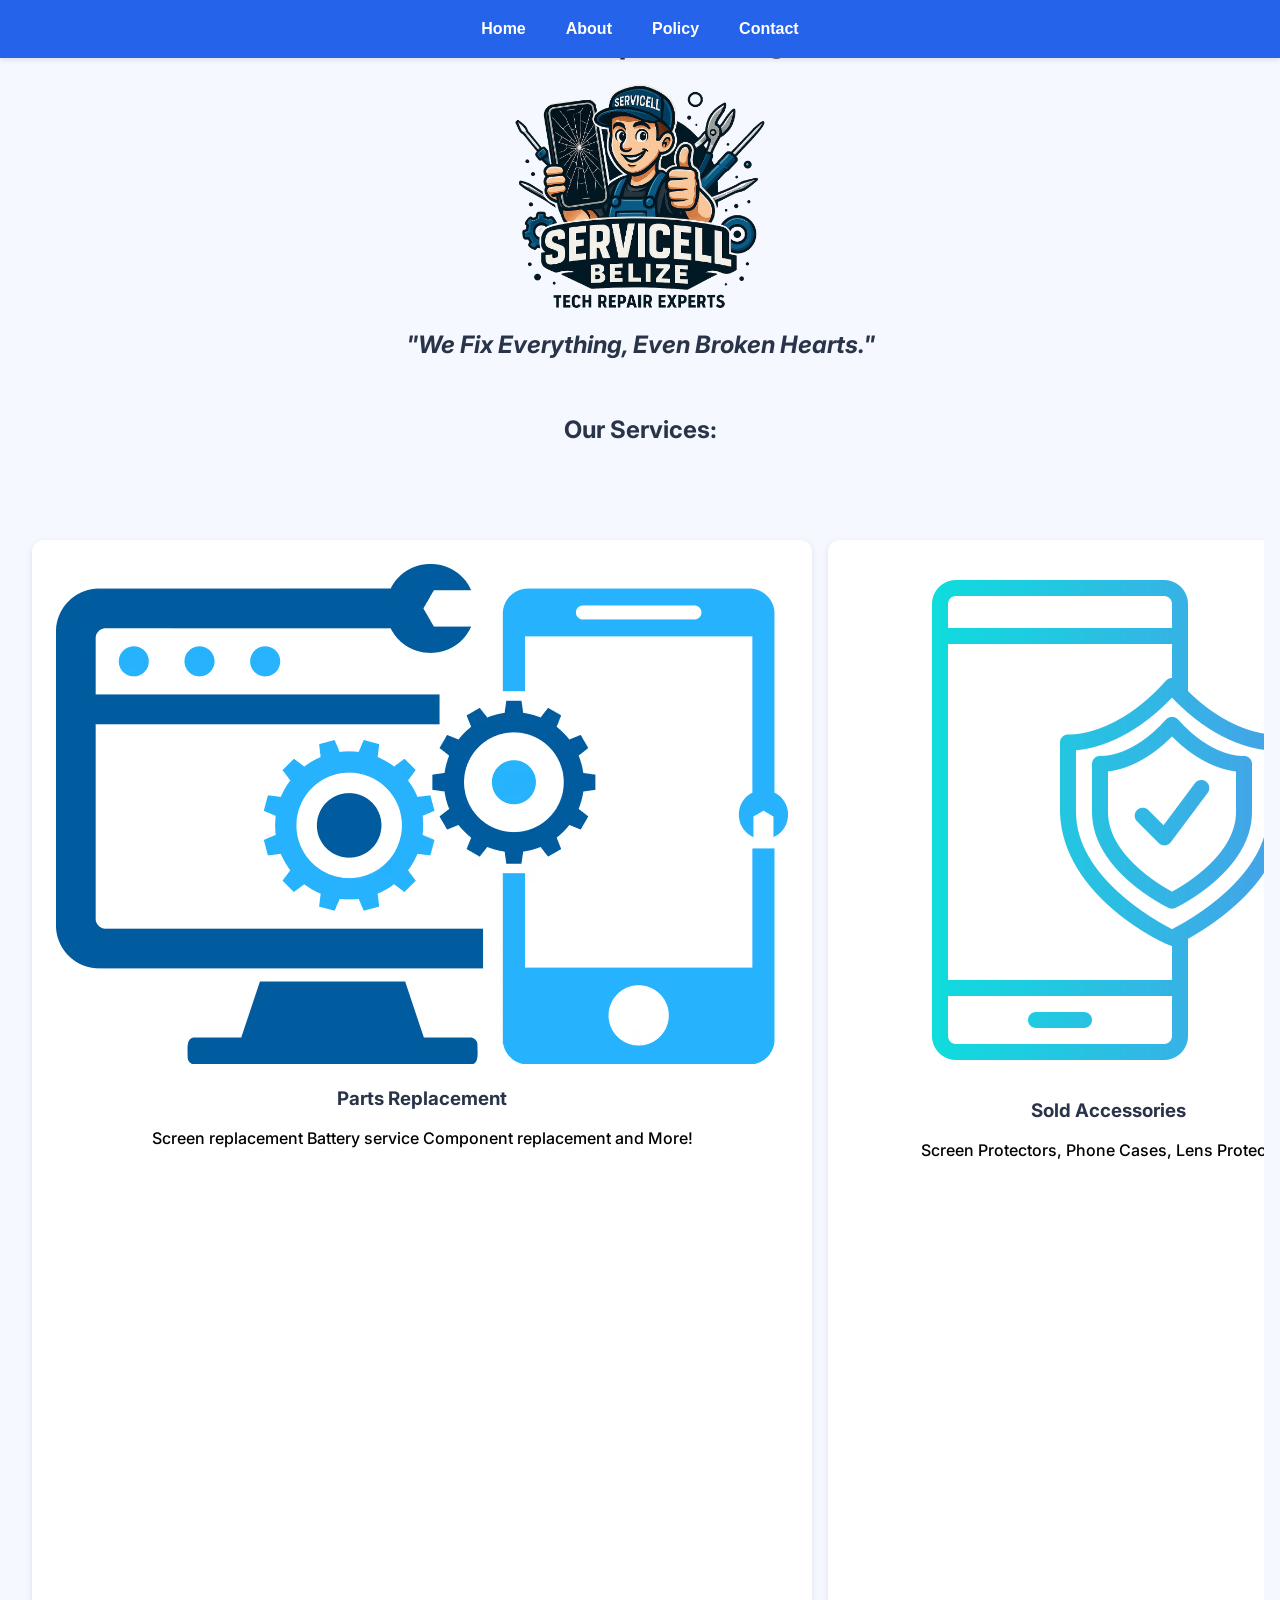
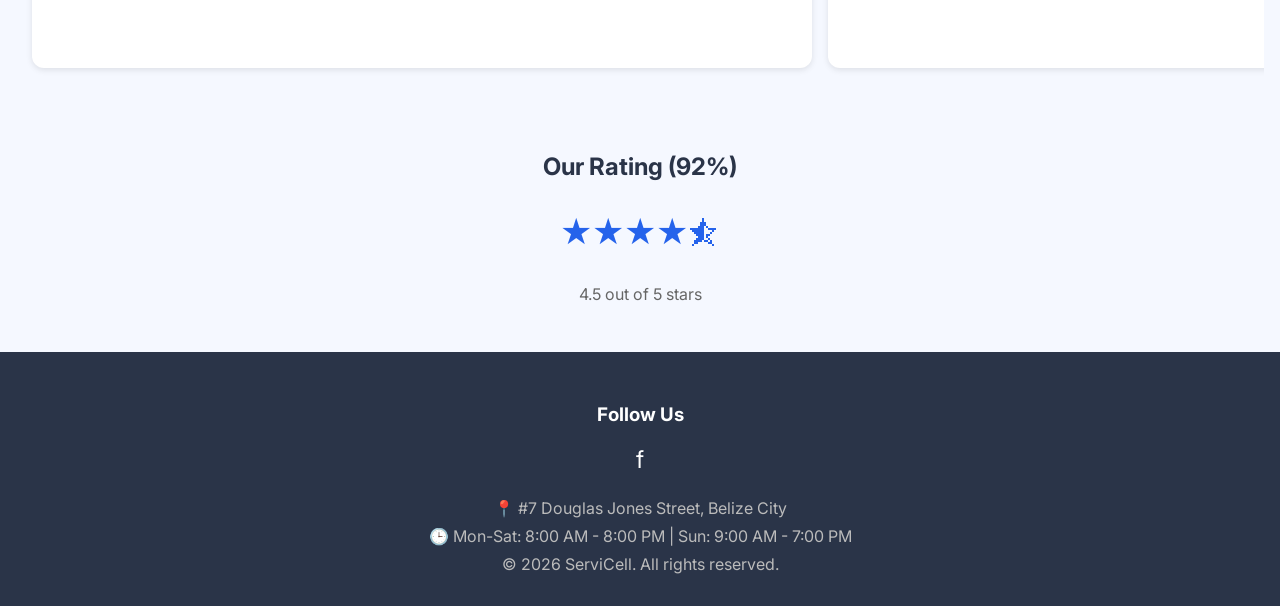
==== index.html @ e642e6dc "Add files via upload" ====
<!DOCTYPE html>
<html>

<head>
    <meta charset="UTF-8">
    <meta name="viewport" content="width=device-width, initial-scale=1.0">
    <title>ServiCell | Home</title>
    <link href="https://fonts.googleapis.com/css2?family=Inter:wght@400;500;600;700&display=swap" rel="stylesheet">
    <link rel="icon" href="favicon.png" type="image/png">
    <style>
        * {
            box-sizing: border-box;
        }

        body {
            font-family: 'Inter', system-ui, -apple-system, sans-serif;
            margin: 0;
            padding: 0;
            background-color: #f5f8ff;
            overflow-y: scroll;
        }

        h1,
        h2,
        h3,
        h4,
        h5,
        h6 {
            font-weight: 700;
            color: #2a3448;
            text-align: center;
        }

        nav {
            position: fixed;
            top: 0;
            left: 0;
            right: 0;
            background-color: #2563eb;
            padding: 0.75em;
            z-index: 1000;
            box-shadow: 0 2px 5px rgba(0, 0, 0, 0.1);
        }

        nav form {
            display: flex;
            gap: 0.5em;
            justify-content: center;
            flex-wrap: wrap;
        }

        button {
            background-color: #2563eb;
            color: white;
            border: none;
            padding: 0.5em 1em;
            cursor: pointer;
            border-radius: 10px;
            font-weight: bold;
            font-size: 1em;
            text-decoration: none;
        }

        button:hover {
            background-color: #3b82f6;
            transition: 0.3s ease-in-out;
        }

        a {
            color: white;
            text-decoration: none;
        }

        #carousel {
            display: flex;
            gap: 1rem;
            overflow-x: auto;
            scroll-behavior: smooth;
            padding: 1rem;
            margin-top: 5em;
            -webkit-overflow-scrolling: touch;
        }

        #carousel::-webkit-scrollbar {
            display: none;
        }

        #carousel {
            -ms-overflow-style: none;
            scrollbar-width: none;
        }

        .card {
            flex: 0 0 150px;
            background: #fff;
            padding: 1.5rem;

            border-radius: 12px;
            box-shadow: 0 2px 6px rgba(0, 0, 0, 0.1);
            text-align: center;
            font-weight: 500;
        }

        .card:hover {
            box-shadow: 0 4px 12px rgba(0, 0, 0, 0.2);
            transition: 0.3s ease-in-out;
        }

        section {
            padding: 1rem;
        }

        @keyframes fadeIn {
            from {
                opacity: 0;
            }

            to {
                opacity: 1;
            }
        }

        .fade-in-element {
            opacity: 0;
            animation: fadeIn 1.5s forwards;
        }

        footer {
            background-color: #2a3448;
            color: white;
            padding: 2em 1em;
            text-align: center;
        }

        @media (max-width: 768px) {
            nav form {
                gap: 0.25em;
            }

            button {
                padding: 0.4em 0.8em;
                font-size: 0.9em;
            }

            h1 {
                font-size: 1.5em;
            }

            h2 {
                font-size: 1.2em;
            }

            img[alt="ServiCell Logo"] {
                width: 150px !important;
            }

            #carousel {
                padding: 1rem 0.5rem;
            }

            .card {
                flex: 0 0 150px;
                padding: 1.5rem 1rem;
            }

            .card-image {
                width: 80px !important;
            }

            p {
                font-size: 0.9em;
            }

            footer {
                padding: 1.5em 0.5em;
            }
        }

        @media (max-width: 480px) {
            button {
                padding: 0.35em 0.6em;
                font-size: 0.8em;
            }

            h1 {
                font-size: 1.2em;
            }

            .card {
                flex: 0 0 120px;
                padding: 1rem;
            }

            .card-image {
                width: 60px !important;
            }

            p {
                font-size: 0.8em;
            }
        }
    </style>
</head>

<body class="fade-in-element">
    <nav>
        <form>
            <button type="button" onclick="window.location.href='index.html'">Home</button>
            <button type="button" onclick="window.location.href='about.html'">About</button>
            <button type="button" onclick="window.location.href='policy.html'">Policy</button>
            <button type="button" onclick="window.location.href='contact.html'">Contact</button>
        </form>
    </nav>

    <h1>ServiCell | Home Page</h1>
    <img src="logo.png" alt="ServiCell Logo" style="display: block; margin: 1em auto; width: 250px;">
    <h2><i>"We Fix Everything, Even Broken Hearts."</i></h2>

    <section>
        <h1>Our Services:</h1>
        <div id="carousel">
            <div class="card">
                <img src="device-repair.png" alt="Phone Repair" class="card-image">
                <h3>Parts Replacement</h3>
                <p>Screen replacement Battery service Component replacement and More!</p>
            </div>
            <div class="card">
                <img src="accessory.png" alt="Accessory" class="card-image">
                <h3>Sold Accessories</h3>
                <p>Screen Protectors, Phone Cases, Lens Protectors</p>
            </div>
            <div class="card">
                <img src="device-unlocking.png" alt="Device Unlocking" class="card-image">
                <h3>Device Unlocking</h3>
                <p>Regain Access to Your Device</p>
            </div>
            <div class="card">
                <img src="software-support.png" alt="Software Support" class="card-image">
                <h3>Software Support</h3>
                <p>Virus removal, OS installation, and technical support for all devices.</p>
            </div>
        </div>
    </section>

    <div style="text-align: center; padding: 2em 1em;">
        <h2>Our Rating (92%)</h2>
        <p style="font-size: 2em; color: #2563eb;">★★★★⯪</p>
        <p style="color: #666; font-size: 1em;">4.5 out of 5 stars</p>
    </div>

    <footer>
        <div style="margin-bottom: 1.5em;">
            <h3 style="color: white;">Follow Us</h3>
            <div style="display: flex; gap: 1em; justify-content: center; font-size: 1.5em;">
                <a href="https://www.facebook.com/ServiCell-Belize-100064104937587/" target="_blank">f</a>
            </div>
        </div>
        <p style="margin: 0.5em 0; color: #bbb;">📍 #7 Douglas Jones Street, Belize City</p>
        <p style="margin: 0.5em 0; color: #bbb;">🕒 Mon-Sat: 8:00 AM - 8:00 PM | Sun: 9:00 AM - 7:00 PM</p>
        <p style="margin: 0; color: #bbb;">© 2026 ServiCell. All rights reserved.</p>
    </footer>

    <script>
        document.addEventListener('DOMContentLoaded', () => {
            const carousel = document.getElementById('carousel');
            if (!carousel) return;

            const speed = 0.5;
            let paused = false;

            const cards = Array.from(carousel.children);
            const duplicates = 3;

            for (let i = 0; i < duplicates; i++) {
                cards.forEach(card => {
                    const clone = card.cloneNode(true);
                    clone.setAttribute('aria-hidden', 'true');
                    carousel.appendChild(clone);
                });
            }

            const cardWidth = cards[0].offsetWidth + parseFloat(getComputedStyle(carousel).gap || 0);
            const totalOriginalWidth = cardWidth * cards.length;

            carousel.addEventListener('mouseenter', () => paused = true);
            carousel.addEventListener('mouseleave', () => paused = false);

            function autoScroll() {
                if (!paused) {
                    carousel.scrollLeft += speed;

                    if (carousel.scrollLeft >= totalOriginalWidth) {
                        carousel.scrollLeft = 0;
                    }
                }
                requestAnimationFrame(autoScroll);
            }

            autoScroll();
        });
    </script>

</body>

</html>
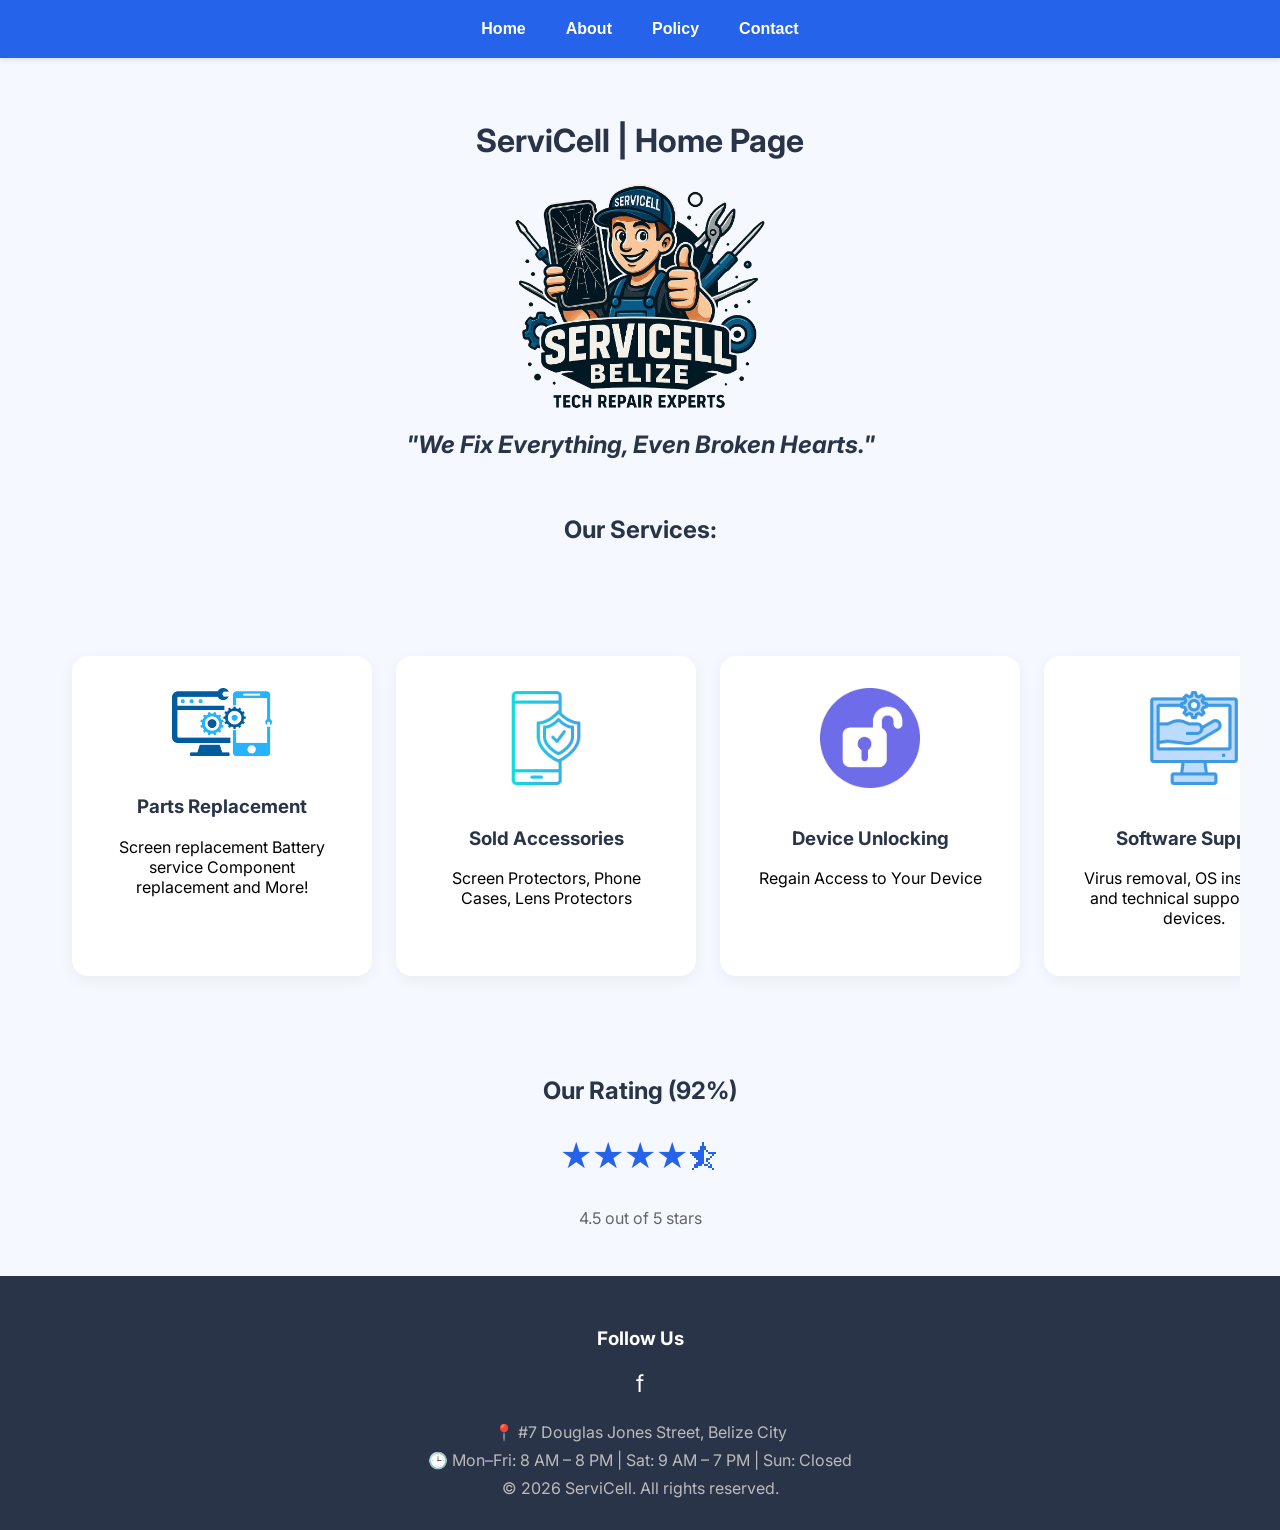
==== commit c4f7aa2f: "Mobile Optimization" ====
--- a/index.html
+++ b/index.html
@@ -58,71 +58,56 @@
             border-radius: 10px;
             font-weight: bold;
             font-size: 1em;
-            text-decoration: none;
+            transition: 0.3s ease-in-out;
         }
 
         button:hover {
             background-color: #3b82f6;
-            transition: 0.3s ease-in-out;
-        }
-
-        a {
-            color: white;
-            text-decoration: none;
-        }
-
+        }
+
+        /* DESKTOP CAROUSEL (The Primary Style) */
         #carousel {
             display: flex;
-            gap: 1rem;
+            gap: 1.5rem;
             overflow-x: auto;
             scroll-behavior: smooth;
-            padding: 1rem;
-            margin-top: 5em;
+            padding: 2rem;
+            margin: 5em auto 0 auto;
+            /* Centers the carousel */
+            max-width: 1200px;
+            /* Keeps it from being too wide on PC */
             -webkit-overflow-scrolling: touch;
+            -ms-overflow-style: none;
+            scrollbar-width: none;
         }
 
         #carousel::-webkit-scrollbar {
             display: none;
         }
 
-        #carousel {
-            -ms-overflow-style: none;
-            scrollbar-width: none;
-        }
-
         .card {
-            flex: 0 0 150px;
+            flex: 0 0 300px;
+            /* Nice big cards for Desktop */
             background: #fff;
-            padding: 1.5rem;
-
-            border-radius: 12px;
-            box-shadow: 0 2px 6px rgba(0, 0, 0, 0.1);
+            padding: 2rem;
+            border-radius: 16px;
+            box-shadow: 0 4px 15px rgba(0, 0, 0, 0.05);
             text-align: center;
-            font-weight: 500;
+            transition: 0.3s ease-in-out;
         }
 
         .card:hover {
-            box-shadow: 0 4px 12px rgba(0, 0, 0, 0.2);
-            transition: 0.3s ease-in-out;
+            box-shadow: 0 8px 20px rgba(0, 0, 0, 0.15);
+            transform: translateY(-5px);
+        }
+
+        .card-image {
+            width: 100px;
+            margin-bottom: 1rem;
         }
 
         section {
             padding: 1rem;
-        }
-
-        @keyframes fadeIn {
-            from {
-                opacity: 0;
-            }
-
-            to {
-                opacity: 1;
-            }
-        }
-
-        .fade-in-element {
-            opacity: 0;
-            animation: fadeIn 1.5s forwards;
         }
 
         footer {
@@ -132,72 +117,63 @@
             text-align: center;
         }
 
+        /* TABLET VIEW */
         @media (max-width: 768px) {
-            nav form {
-                gap: 0.25em;
-            }
-
-            button {
-                padding: 0.4em 0.8em;
-                font-size: 0.9em;
-            }
-
-            h1 {
-                font-size: 1.5em;
-            }
-
-            h2 {
-                font-size: 1.2em;
+            .card {
+                flex: 0 0 250px;
             }
 
             img[alt="ServiCell Logo"] {
-                width: 150px !important;
-            }
-
-            #carousel {
-                padding: 1rem 0.5rem;
-            }
-
-            .card {
-                flex: 0 0 150px;
-                padding: 1.5rem 1rem;
-            }
-
-            .card-image {
-                width: 80px !important;
-            }
-
-            p {
-                font-size: 0.9em;
-            }
-
-            footer {
-                padding: 1.5em 0.5em;
-            }
-        }
-
+                width: 180px !important;
+            }
+        }
+
+        /* MOBILE VIEW */
         @media (max-width: 480px) {
             button {
                 padding: 0.35em 0.6em;
                 font-size: 0.8em;
             }
 
-            h1 {
-                font-size: 1.2em;
+            #carousel {
+                gap: 1rem;
+                padding: 1rem;
             }
 
             .card {
-                flex: 0 0 120px;
-                padding: 1rem;
+                flex: 0 0 200px;
+                padding: 1.5rem;
             }
 
             .card-image {
-                width: 60px !important;
-            }
-
-            p {
-                font-size: 0.8em;
-            }
+                width: 70px !important;
+            }
+
+            footer p {
+                color: #bbb;
+                font-size: 0.85em;
+            }
+
+
+        }
+
+        a {
+            color: white;
+            text-decoration: none;
+        }
+
+        @keyframes fadeIn {
+            from {
+                opacity: 0;
+            }
+
+            to {
+                opacity: 1;
+            }
+        }
+
+        .fade-in-element {
+            animation: fadeIn 1.5s forwards;
         }
     </style>
 </head>
@@ -211,7 +187,7 @@
             <button type="button" onclick="window.location.href='contact.html'">Contact</button>
         </form>
     </nav>
-
+    <br><br><br><br><br>
     <h1>ServiCell | Home Page</h1>
     <img src="logo.png" alt="ServiCell Logo" style="display: block; margin: 1em auto; width: 250px;">
     <h2><i>"We Fix Everything, Even Broken Hearts."</i></h2>
@@ -256,7 +232,7 @@
             </div>
         </div>
         <p style="margin: 0.5em 0; color: #bbb;">📍 #7 Douglas Jones Street, Belize City</p>
-        <p style="margin: 0.5em 0; color: #bbb;">🕒 Mon-Sat: 8:00 AM - 8:00 PM | Sun: 9:00 AM - 7:00 PM</p>
+        <p style="margin: 0.5em 0; color: #bbb;">🕒 Mon–Fri: 8 AM – 8 PM | Sat: 9 AM – 7 PM | Sun: Closed</p>
         <p style="margin: 0; color: #bbb;">© 2026 ServiCell. All rights reserved.</p>
     </footer>
 
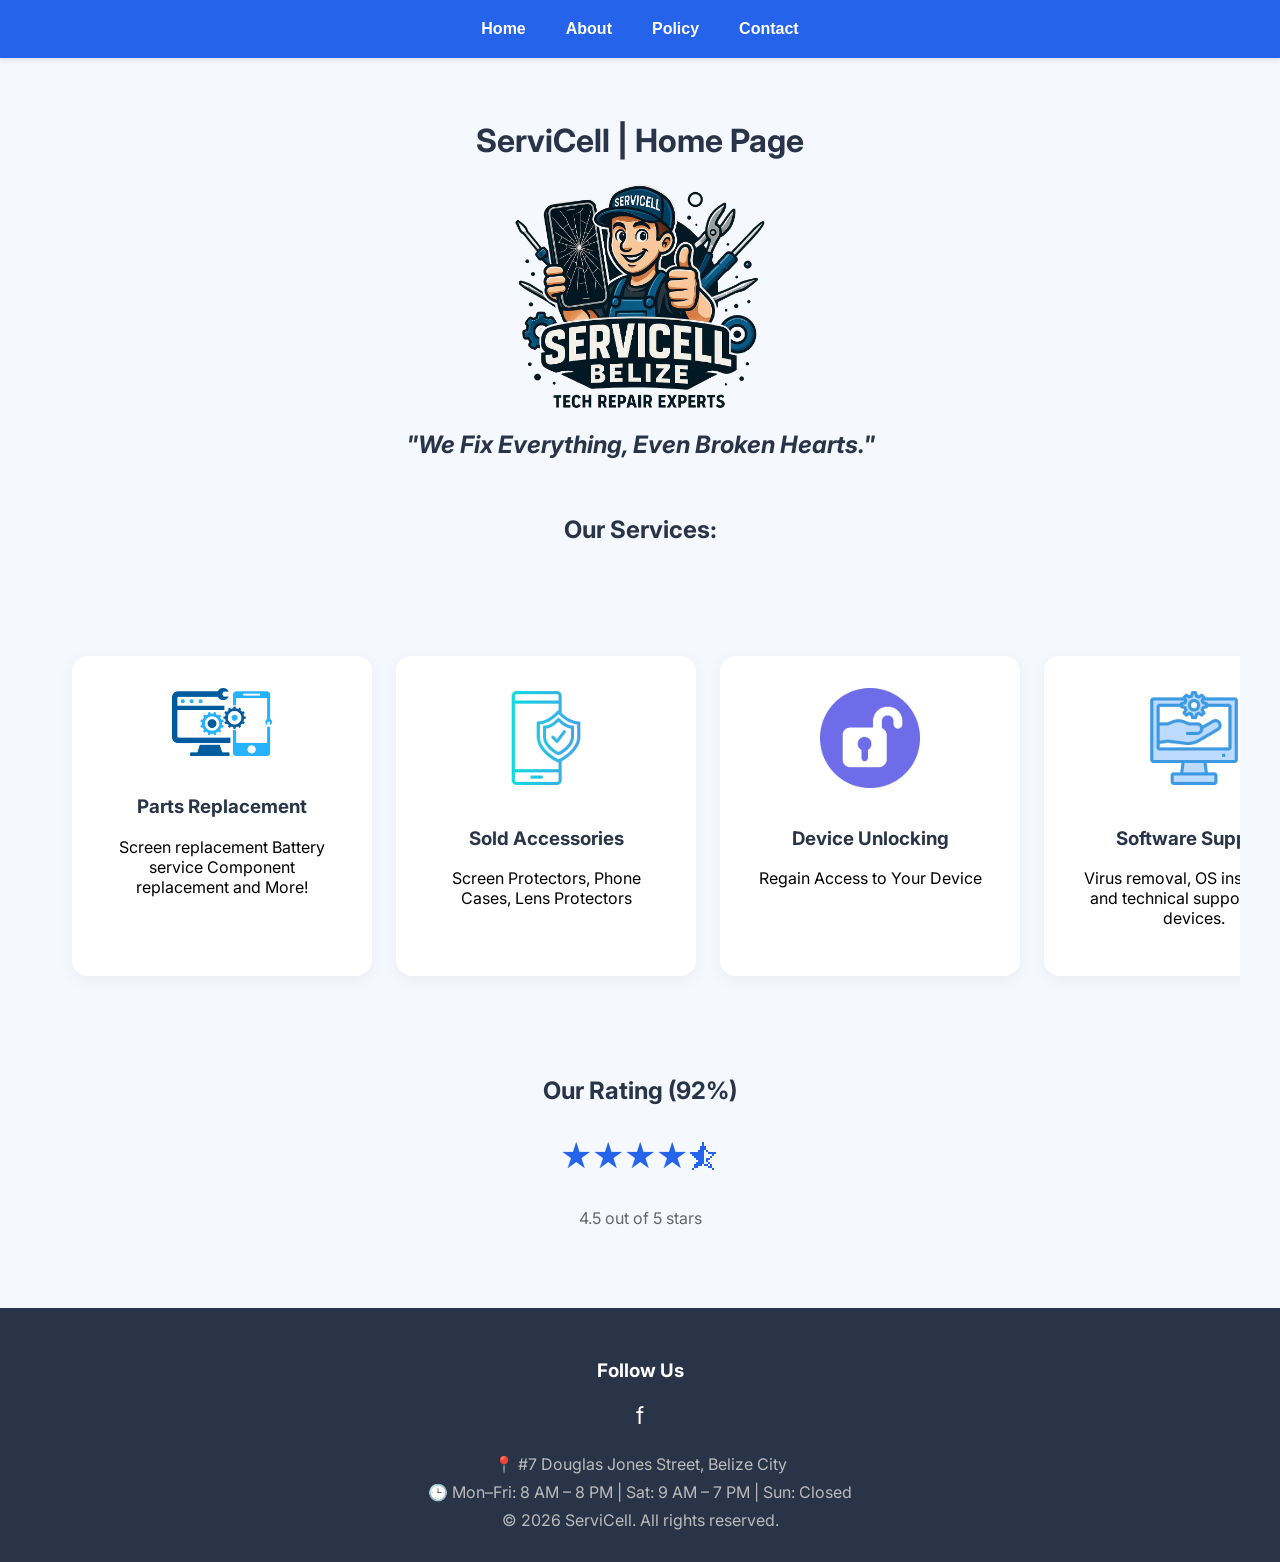
==== commit f81c4369: "Mobile Stuff" ====
--- a/index.html
+++ b/index.html
@@ -49,6 +49,7 @@
             flex-wrap: wrap;
         }
 
+        /* Use these exact rules in every file */
         button {
             background-color: #2563eb;
             color: white;
@@ -59,10 +60,49 @@
             font-weight: bold;
             font-size: 1em;
             transition: 0.3s ease-in-out;
+            /* Proper transition placement */
         }
 
         button:hover {
             background-color: #3b82f6;
+        }
+
+        footer {
+            background-color: #2a3448;
+            color: white;
+            padding: 2em 1em;
+            text-align: center;
+            margin-top: 2em;
+        }
+
+        footer h3 {
+            color: white;
+            margin-bottom: 1em;
+        }
+
+        footer p {
+            margin: 0.5em 0;
+            color: #bbb;
+            text-align: center !important;
+            /* Forces center on mobile */
+        }
+
+        footer .social-links a {
+            display: inline-flex;
+            align-items: center;
+            justify-content: center;
+            width: 2.5em;
+            height: 2.5em;
+            background-color: #3b82f6;
+            border-radius: 50%;
+            /* Clean circles like modern apps */
+            color: white;
+            text-decoration: none;
+            transition: 0.3s ease-in-out;
+        }
+
+        .social-links a:hover {
+            background-color: #1e40af;
         }
 
         /* DESKTOP CAROUSEL (The Primary Style) */
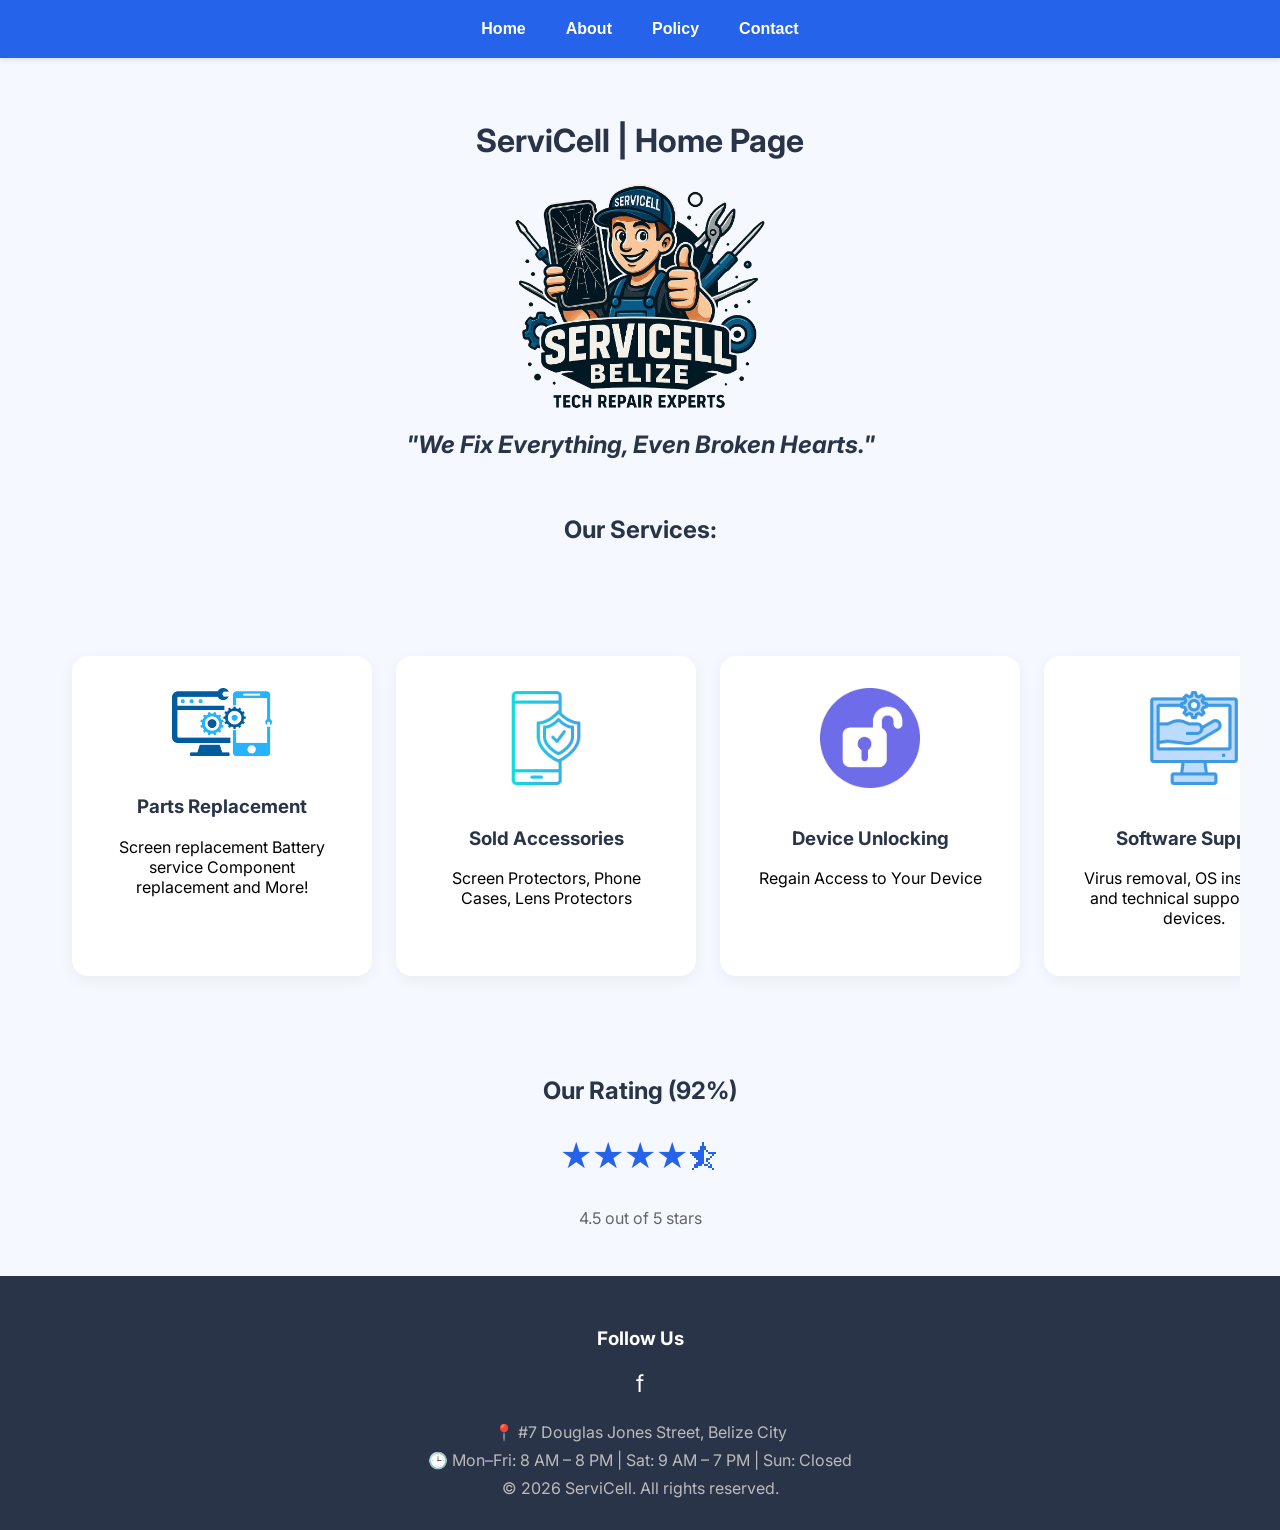
==== commit 74212370: "im so tired bru" ====
--- a/index.html
+++ b/index.html
@@ -49,7 +49,6 @@
             flex-wrap: wrap;
         }
 
-        /* Use these exact rules in every file */
         button {
             background-color: #2563eb;
             color: white;
@@ -60,49 +59,10 @@
             font-weight: bold;
             font-size: 1em;
             transition: 0.3s ease-in-out;
-            /* Proper transition placement */
         }
 
         button:hover {
             background-color: #3b82f6;
-        }
-
-        footer {
-            background-color: #2a3448;
-            color: white;
-            padding: 2em 1em;
-            text-align: center;
-            margin-top: 2em;
-        }
-
-        footer h3 {
-            color: white;
-            margin-bottom: 1em;
-        }
-
-        footer p {
-            margin: 0.5em 0;
-            color: #bbb;
-            text-align: center !important;
-            /* Forces center on mobile */
-        }
-
-        footer .social-links a {
-            display: inline-flex;
-            align-items: center;
-            justify-content: center;
-            width: 2.5em;
-            height: 2.5em;
-            background-color: #3b82f6;
-            border-radius: 50%;
-            /* Clean circles like modern apps */
-            color: white;
-            text-decoration: none;
-            transition: 0.3s ease-in-out;
-        }
-
-        .social-links a:hover {
-            background-color: #1e40af;
         }
 
         /* DESKTOP CAROUSEL (The Primary Style) */
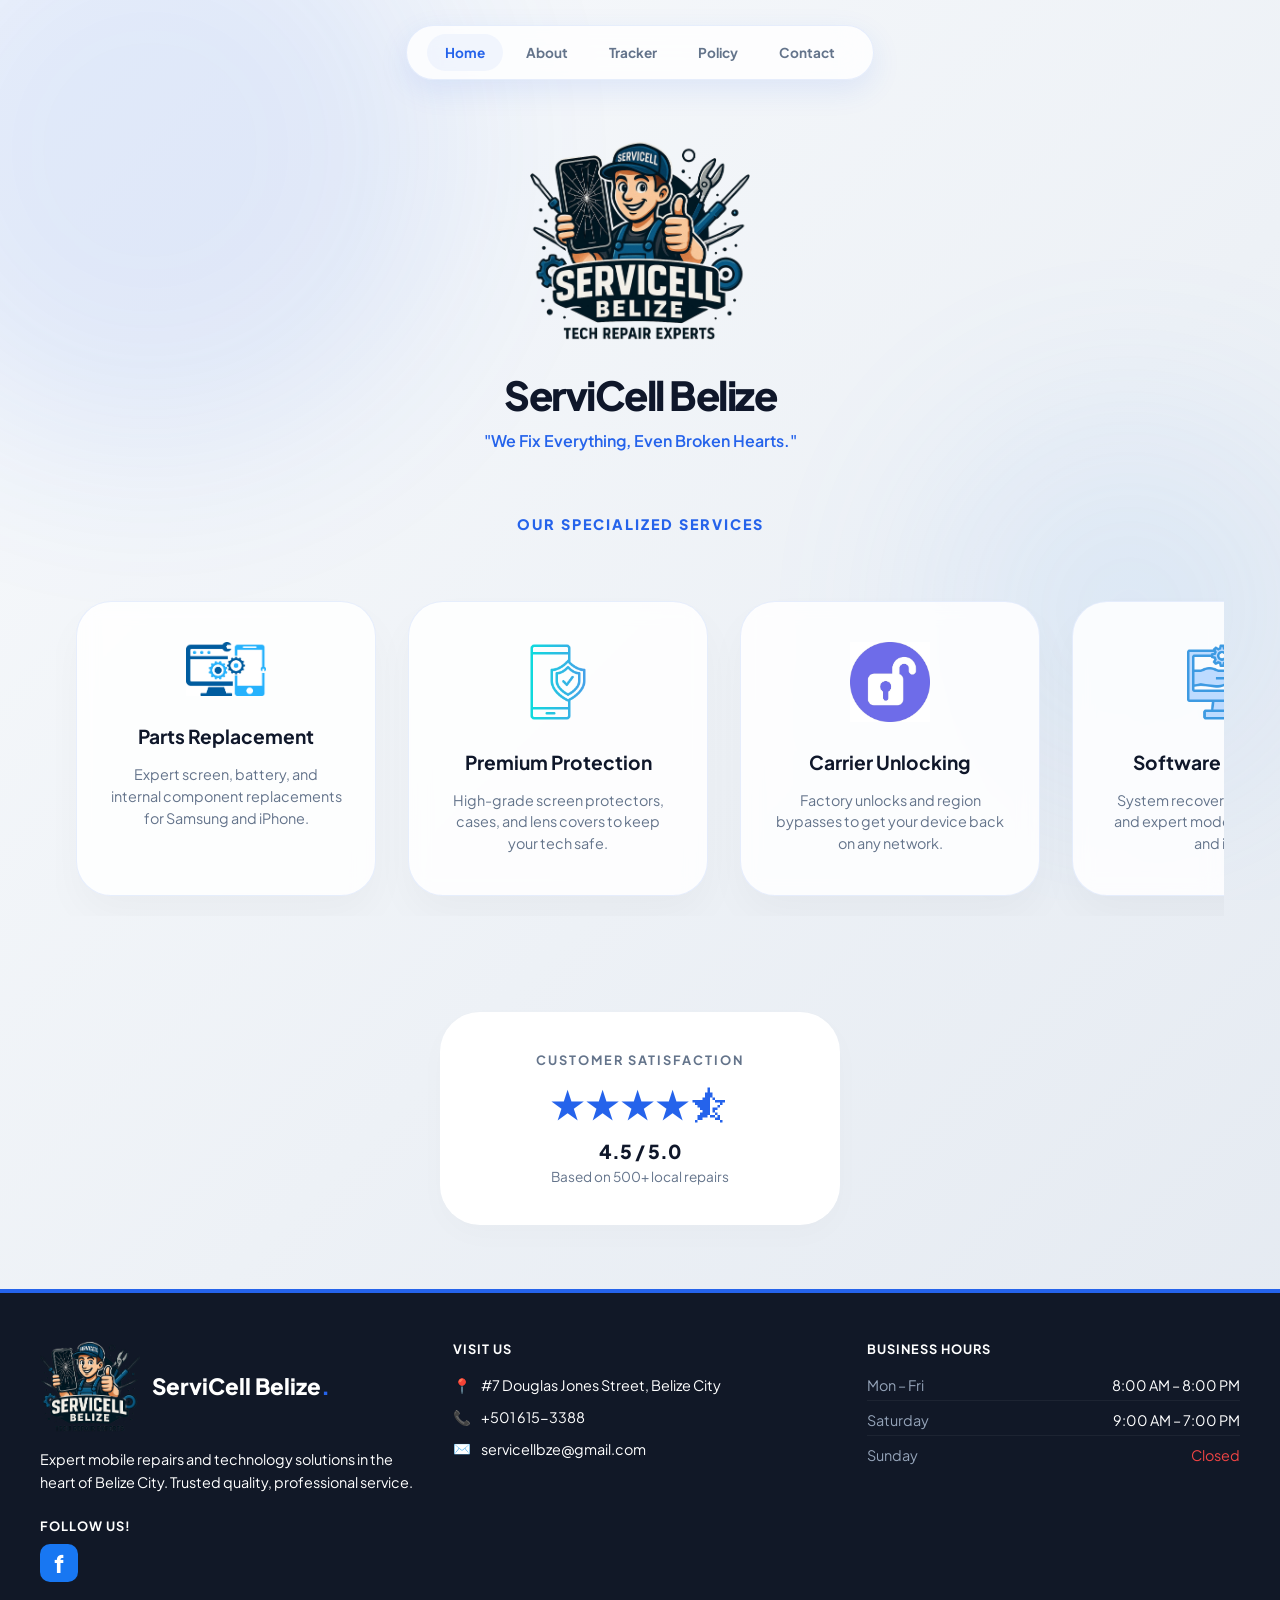
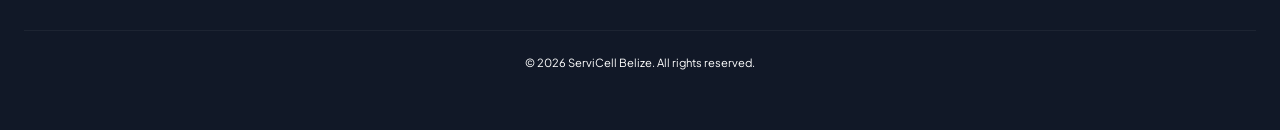
==== commit 153a0c87: "Added NEW 'Tracker' option!" ====
--- a/index.html
+++ b/index.html
@@ -1,82 +1,153 @@
 <!DOCTYPE html>
-<html>
+<html lang="en">
 
 <head>
     <meta charset="UTF-8">
     <meta name="viewport" content="width=device-width, initial-scale=1.0">
     <title>ServiCell | Home</title>
-    <link href="https://fonts.googleapis.com/css2?family=Inter:wght@400;500;600;700&display=swap" rel="stylesheet">
+    <link href="https://fonts.googleapis.com/css2?family=Plus+Jakarta+Sans:wght@400;600;700;800&display=swap"
+        rel="stylesheet">
     <link rel="icon" href="favicon.png" type="image/png">
+
     <style>
+        :root {
+            --primary: #2563eb;
+            --accent: #3b82f6;
+            --bg-gradient: linear-gradient(135deg, #f8fafc 0%, #e2e8f0 100%);
+            --glass: rgba(255, 255, 255, 0.85);
+            --glass-border: rgba(37, 99, 235, 0.1);
+            --text-main: #0f172a;
+            --text-dim: #64748b;
+        }
+
         * {
             box-sizing: border-box;
-        }
-
-        body {
-            font-family: 'Inter', system-ui, -apple-system, sans-serif;
             margin: 0;
             padding: 0;
-            background-color: #f5f8ff;
-            overflow-y: scroll;
-        }
-
-        h1,
-        h2,
-        h3,
-        h4,
-        h5,
-        h6 {
-            font-weight: 700;
-            color: #2a3448;
-            text-align: center;
-        }
-
-        nav {
+        }
+
+        body {
+            font-family: 'Plus Jakarta Sans', sans-serif;
+            background: var(--bg-gradient);
+            color: var(--text-main);
+            min-height: 100vh;
+            overflow-x: hidden;
+        }
+
+        /* Animated Background Blobs (From Tracker) */
+        .bg-blobs {
             position: fixed;
             top: 0;
             left: 0;
-            right: 0;
-            background-color: #2563eb;
-            padding: 0.75em;
+            width: 100%;
+            height: 100%;
+            z-index: -1;
+            overflow: hidden;
+        }
+
+        .blob {
+            position: absolute;
+            background: var(--primary);
+            filter: blur(100px);
+            border-radius: 50%;
+            opacity: 0.1;
+            animation: move 25s infinite alternate;
+        }
+
+        @keyframes move {
+            from {
+                transform: translate(-10%, -10%);
+            }
+
+            to {
+                transform: translate(30%, 30%);
+            }
+        }
+
+        /* Floating Navigation (Unified Style) */
+        nav {
+            position: fixed;
+            top: 25px;
+            left: 50%;
+            transform: translateX(-50%);
+            background: rgba(255, 255, 255, 0.8);
+            backdrop-filter: blur(15px);
+            -webkit-backdrop-filter: blur(15px);
+            padding: 8px 20px;
+            border-radius: 100px;
+            border: 1px solid var(--glass-border);
             z-index: 1000;
-            box-shadow: 0 2px 5px rgba(0, 0, 0, 0.1);
-        }
-
-        nav form {
             display: flex;
-            gap: 0.5em;
-            justify-content: center;
-            flex-wrap: wrap;
-        }
-
-        button {
-            background-color: #2563eb;
-            color: white;
+            gap: 5px;
+            box-shadow: 0 10px 30px rgba(37, 99, 235, 0.1);
+        }
+
+        nav button {
+            background: transparent;
+            color: var(--text-dim);
             border: none;
-            padding: 0.5em 1em;
+            font-weight: 700;
             cursor: pointer;
-            border-radius: 10px;
-            font-weight: bold;
-            font-size: 1em;
-            transition: 0.3s ease-in-out;
-        }
-
-        button:hover {
-            background-color: #3b82f6;
-        }
-
-        /* DESKTOP CAROUSEL (The Primary Style) */
+            padding: 10px 18px;
+            border-radius: 50px;
+            transition: 0.3s ease;
+            font-size: 0.85rem;
+            font-family: inherit;
+        }
+
+        nav button:hover,
+        nav button.active {
+            color: var(--primary);
+            background: rgba(37, 99, 235, 0.05);
+        }
+
+        /* Hero Styling */
+        .hero {
+            padding-top: 140px;
+            text-align: center;
+        }
+
+        .hero h1 {
+            font-size: 2.5rem;
+            font-weight: 800;
+            letter-spacing: -1.5px;
+            color: var(--text-main);
+            margin-bottom: 0.5rem;
+        }
+
+        .hero i {
+            color: var(--primary);
+            font-style: normal;
+            font-weight: 600;
+            display: block;
+            margin-top: 10px;
+        }
+
+        /* Services Section */
+        section {
+            padding: 4rem 1rem;
+            max-width: 1200px;
+            margin: 0 auto;
+        }
+
+        .section-title {
+            text-align: center;
+            margin-bottom: 3rem;
+            font-weight: 800;
+            text-transform: uppercase;
+            letter-spacing: 2px;
+            font-size: 0.9rem;
+            color: var(--primary);
+        }
+
+        /* Carousel with Glass Cards */
         #carousel {
             display: flex;
-            gap: 1.5rem;
+            gap: 2rem;
             overflow-x: auto;
-            scroll-behavior: smooth;
-            padding: 2rem;
-            margin: 5em auto 0 auto;
-            /* Centers the carousel */
-            max-width: 1200px;
-            /* Keeps it from being too wide on PC */
-            -webkit-overflow-scrolling: touch;
+            scroll-behavior: auto;
+            /* Change to 'auto' so the jump is invisible */
+            padding: 20px;
             -ms-overflow-style: none;
             scrollbar-width: none;
         }
@@ -87,195 +158,292 @@
 
         .card {
             flex: 0 0 300px;
-            /* Nice big cards for Desktop */
-            background: #fff;
-            padding: 2rem;
-            border-radius: 16px;
-            box-shadow: 0 4px 15px rgba(0, 0, 0, 0.05);
+            background: var(--glass);
+            backdrop-filter: blur(10px);
+            -webkit-backdrop-filter: blur(10px);
+            padding: 2.5rem 2rem;
+            border-radius: 35px;
+            border: 1px solid var(--glass-border);
             text-align: center;
-            transition: 0.3s ease-in-out;
+            transition: 0.4s cubic-bezier(0.175, 0.885, 0.32, 1.275);
+            box-shadow: 0 20px 40px rgba(0, 0, 0, 0.03);
         }
 
         .card:hover {
-            box-shadow: 0 8px 20px rgba(0, 0, 0, 0.15);
-            transform: translateY(-5px);
+            transform: translateY(-10px) scale(1.02);
+            border-color: var(--primary);
+            box-shadow: 0 30px 60px rgba(37, 99, 235, 0.1);
         }
 
         .card-image {
-            width: 100px;
+            width: 80px;
+            margin-bottom: 1.5rem;
+        }
+
+        .card h3 {
+            font-size: 1.2rem;
             margin-bottom: 1rem;
-        }
-
-        section {
-            padding: 1rem;
-        }
-
+            color: var(--text-main);
+        }
+
+        .card p {
+            font-size: 0.9rem;
+            color: var(--text-dim);
+            line-height: 1.5;
+        }
+
+        /* Rating Section */
+        .rating-box {
+            background: white;
+            margin: 2rem auto;
+            max-width: 400px;
+            padding: 2.5rem;
+            border-radius: 40px;
+            box-shadow: 0 10px 30px rgba(0, 0, 0, 0.02);
+        }
+
+        /* Responsive */
+        @media (max-width: 768px) {
+            .hero h1 {
+                font-size: 2rem;
+            }
+
+            .card {
+                flex: 0 0 260px;
+            }
+
+            nav {
+                width: 90%;
+                justify-content: center;
+                top: 15px;
+            }
+
+            nav button {
+                padding: 8px 12px;
+                font-size: 0.75rem;
+            }
+        }
+
+        /* Footer Override (Dark theme consistent with Tracker) */
         footer {
-            background-color: #2a3448;
-            color: white;
-            padding: 2em 1em;
-            text-align: center;
-        }
-
-        /* TABLET VIEW */
-        @media (max-width: 768px) {
-            .card {
-                flex: 0 0 250px;
-            }
-
-            img[alt="ServiCell Logo"] {
-                width: 180px !important;
-            }
-        }
-
-        /* MOBILE VIEW */
-        @media (max-width: 480px) {
-            button {
-                padding: 0.35em 0.6em;
-                font-size: 0.8em;
-            }
-
-            #carousel {
-                gap: 1rem;
-                padding: 1rem;
-            }
-
-            .card {
-                flex: 0 0 200px;
-                padding: 1.5rem;
-            }
-
-            .card-image {
-                width: 70px !important;
-            }
-
-            footer p {
-                color: #bbb;
-                font-size: 0.85em;
-            }
-
-
-        }
-
-        a {
+            background: #111827;
+            padding: 4rem 2rem;
+            color: #94a3b8;
+            margin-top: 4rem;
+            border-top: 4px solid var(--primary);
+        }
+
+        footer p {
+            color: #ffffff !important;
+            /* Forces the text to stay white/readable */
+            margin-bottom: 0.8rem;
+            /* Overrides the 1rem policy margin */
+        }
+
+        footer .contact-item {
+            color: #ffffff !important;
+        }
+
+        footer a {
             color: white;
             text-decoration: none;
-        }
-
-        @keyframes fadeIn {
-            from {
-                opacity: 0;
-            }
-
-            to {
-                opacity: 1;
-            }
-        }
-
-        .fade-in-element {
-            animation: fadeIn 1.5s forwards;
+            font-size: 1.5rem;
         }
     </style>
 </head>
 
-<body class="fade-in-element">
+<body>
+    <div class="bg-blobs">
+        <div class="blob" style="width: 600px; height: 600px; top: -150px; left: -150px;"></div>
+        <div class="blob" style="width: 400px; height: 400px; bottom: 10%; right: -50px; background: #60a5fa;"></div>
+    </div>
+
     <nav>
-        <form>
-            <button type="button" onclick="window.location.href='index.html'">Home</button>
-            <button type="button" onclick="window.location.href='about.html'">About</button>
-            <button type="button" onclick="window.location.href='policy.html'">Policy</button>
-            <button type="button" onclick="window.location.href='contact.html'">Contact</button>
-        </form>
+        <button class="active" onclick="window.location.href='index.html'">Home</button>
+        <button onclick="window.location.href='about.html'">About</button>
+        <button onclick="window.location.href='tracker.html'">Tracker</button>
+        <button onclick="window.location.href='policy.html'">Policy</button>
+        <button onclick="window.location.href='contact.html'">Contact</button>
     </nav>
-    <br><br><br><br><br>
-    <h1>ServiCell | Home Page</h1>
-    <img src="logo.png" alt="ServiCell Logo" style="display: block; margin: 1em auto; width: 250px;">
-    <h2><i>"We Fix Everything, Even Broken Hearts."</i></h2>
+
+    <div class="hero">
+        <img src="logo.png" alt="ServiCell Logo" style="width: 220px; margin-bottom: 1.5rem;">
+        <h1>ServiCell Belize</h1>
+        <i>"We Fix Everything, Even Broken Hearts."</i>
+    </div>
 
     <section>
-        <h1>Our Services:</h1>
+        <h2 class="section-title">Our Specialized Services</h2>
         <div id="carousel">
             <div class="card">
                 <img src="device-repair.png" alt="Phone Repair" class="card-image">
                 <h3>Parts Replacement</h3>
-                <p>Screen replacement Battery service Component replacement and More!</p>
+                <p>Expert screen, battery, and internal component replacements for Samsung and iPhone.</p>
             </div>
             <div class="card">
                 <img src="accessory.png" alt="Accessory" class="card-image">
-                <h3>Sold Accessories</h3>
-                <p>Screen Protectors, Phone Cases, Lens Protectors</p>
+                <h3>Premium Protection</h3>
+                <p>High-grade screen protectors, cases, and lens covers to keep your tech safe.</p>
             </div>
             <div class="card">
                 <img src="device-unlocking.png" alt="Device Unlocking" class="card-image">
-                <h3>Device Unlocking</h3>
-                <p>Regain Access to Your Device</p>
+                <h3>Carrier Unlocking</h3>
+                <p>Factory unlocks and region bypasses to get your device back on any network.</p>
             </div>
             <div class="card">
                 <img src="software-support.png" alt="Software Support" class="card-image">
-                <h3>Software Support</h3>
-                <p>Virus removal, OS installation, and technical support for all devices.</p>
+                <h3>Software Solutions</h3>
+                <p>System recovery, virus removal, and expert modding for Android and iOS.</p>
             </div>
         </div>
     </section>
 
-    <div style="text-align: center; padding: 2em 1em;">
-        <h2>Our Rating (92%)</h2>
-        <p style="font-size: 2em; color: #2563eb;">★★★★⯪</p>
-        <p style="color: #666; font-size: 1em;">4.5 out of 5 stars</p>
+    <div class="rating-box" style="text-align: center;">
+        <h2 style="font-size: 0.8rem; letter-spacing: 2px; color: var(--text-dim); text-transform: uppercase;">Customer
+            Satisfaction</h2>
+        <p style="font-size: 2.5rem; color: var(--primary); margin: 10px 0;">★★★★⯪</p>
+        <p style="font-weight: 800; font-size: 1.2rem;">4.5 / 5.0</p>
+        <p style="color: var(--text-dim); font-size: 0.85rem; margin-top: 5px;">Based on 500+ local repairs</p>
     </div>
 
-    <footer>
-        <div style="margin-bottom: 1.5em;">
-            <h3 style="color: white;">Follow Us</h3>
-            <div style="display: flex; gap: 1em; justify-content: center; font-size: 1.5em;">
-                <a href="https://www.facebook.com/ServiCell-Belize-100064104937587/" target="_blank">f</a>
+    <footer style="background: #111827; padding: 3rem 1.5rem; color: #94a3b8; border-top: 4px solid var(--primary);">
+        <style>
+            /* Mobile-specific stacking logic */
+            .footer-grid {
+                max-width: 1200px;
+                margin: 0 auto;
+                display: grid;
+                grid-template-columns: repeat(auto-fit, minmax(280px, 1fr));
+                gap: 2.5rem;
+            }
+
+            @media (max-width: 600px) {
+                .footer-grid {
+                    grid-template-columns: 1fr;
+                    text-align: center;
+                }
+
+                .brand-wrapper,
+                .contact-item {
+                    justify-content: center !important;
+                }
+
+                .social-links {
+                    justify-content: center;
+                }
+            }
+        </style>
+
+        <div class="footer-grid">
+            <div>
+                <div class="brand-wrapper" style="display: flex; align-items: center; gap: 12px; margin-bottom: 1rem;">
+                    <img src="logo.png" alt="ServiCell Logo" style="width: 100px; height: auto;">
+                    <h3 style="color: white; font-size: 1.4rem; font-weight: 800; margin: 0;">ServiCell Belize<span
+                            style="color: var(--primary);">.</span></h3>
+                </div>
+                <p style="line-height: 1.6; font-size: 0.9rem; margin-bottom: 1.5rem;">
+                    Expert mobile repairs and technology solutions in the heart of Belize City. Trusted quality,
+                    professional service.
+                </p>
+
+                <div class="social-container" style="display: flex; flex-direction: column; gap: 10px;">
+                    <span
+                        style="color: white; font-size: 0.8rem; font-weight: 700; text-transform: uppercase; letter-spacing: 1px;">Follow
+                        Us!</span>
+                    <div class="social-links" style="display: flex; gap: 15px;">
+                        <a href="https://www.facebook.com/ServiCell-Belize-100064104937587/" target="_blank"
+                            style="background: #1877f2; color: white; width: 38px; height: 38px; border-radius: 10px; display: flex; align-items: center; justify-content: center; text-decoration: none; font-weight: 900; transition: 0.3s;"
+                            onmouseover="this.style.transform='scale(1.1)'"
+                            onmouseout="this.style.transform='scale(1)'">f</a>
+                    </div>
+                </div>
+            </div>
+
+            <div>
+                <h4
+                    style="color: white; font-weight: 700; margin-bottom: 1.2rem; text-transform: uppercase; font-size: 0.8rem; letter-spacing: 1px;">
+                    Visit Us</h4>
+                <p class="contact-item"
+                    style="margin-bottom: 0.8rem; display: flex; align-items: center; gap: 10px; font-size: 0.9rem;">
+                    <span style="color: var(--primary);">📍</span> #7 Douglas Jones Street, Belize City
+                </p>
+                <p class="contact-item"
+                    style="margin-bottom: 0.8rem; display: flex; align-items: center; gap: 10px; font-size: 0.9rem;">
+                    <span style="color: var(--primary);">📞</span> +501 615-3388
+                </p>
+                <p class="contact-item" style="display: flex; align-items: center; gap: 10px; font-size: 0.9rem;">
+                    <span style="color: var(--primary);">✉️</span> servicellbze@gmail.com
+                </p>
+            </div>
+
+            <div>
+                <h4
+                    style="color: white; font-weight: 700; margin-bottom: 1.2rem; text-transform: uppercase; font-size: 0.8rem; letter-spacing: 1px;">
+                    Business Hours</h4>
+                <div
+                    style="display: flex; justify-content: space-between; margin-bottom: 0.6rem; border-bottom: 1px solid rgba(255,255,255,0.05); padding-bottom: 0.4rem; font-size: 0.9rem;">
+                    <span>Mon – Fri</span>
+                    <span style="color: white;">8:00 AM – 8:00 PM</span>
+                </div>
+                <div
+                    style="display: flex; justify-content: space-between; margin-bottom: 0.6rem; border-bottom: 1px solid rgba(255,255,255,0.05); padding-bottom: 0.4rem; font-size: 0.9rem;">
+                    <span>Saturday</span>
+                    <span style="color: white;">9:00 AM – 7:00 PM</span>
+                </div>
+                <div style="display: flex; justify-content: space-between; font-size: 0.9rem;">
+                    <span>Sunday</span>
+                    <span style="color: #ef4444;">Closed</span>
+                </div>
             </div>
         </div>
-        <p style="margin: 0.5em 0; color: #bbb;">📍 #7 Douglas Jones Street, Belize City</p>
-        <p style="margin: 0.5em 0; color: #bbb;">🕒 Mon–Fri: 8 AM – 8 PM | Sat: 9 AM – 7 PM | Sun: Closed</p>
-        <p style="margin: 0; color: #bbb;">© 2026 ServiCell. All rights reserved.</p>
+
+        <div
+            style="margin-top: 3rem; padding-top: 1.5rem; border-top: 1px solid rgba(255,255,255,0.05); font-size: 0.7rem; text-align: center;">
+            <p>© 2026 ServiCell Belize. All rights reserved.</p>
+        </div>
     </footer>
 
     <script>
+        // Smooth Auto-Scroll Logic
         document.addEventListener('DOMContentLoaded', () => {
             const carousel = document.getElementById('carousel');
             if (!carousel) return;
 
-            const speed = 0.5;
-            let paused = false;
-
+            // 1. Clone the cards for a seamless loop
             const cards = Array.from(carousel.children);
-            const duplicates = 3;
-
-            for (let i = 0; i < duplicates; i++) {
-                cards.forEach(card => {
-                    const clone = card.cloneNode(true);
-                    clone.setAttribute('aria-hidden', 'true');
-                    carousel.appendChild(clone);
-                });
-            }
-
-            const cardWidth = cards[0].offsetWidth + parseFloat(getComputedStyle(carousel).gap || 0);
-            const totalOriginalWidth = cardWidth * cards.length;
-
-            carousel.addEventListener('mouseenter', () => paused = true);
-            carousel.addEventListener('mouseleave', () => paused = false);
-
-            function autoScroll() {
-                if (!paused) {
+            cards.forEach(card => {
+                const clone = card.cloneNode(true);
+                carousel.appendChild(clone);
+            });
+
+            let isPaused = false;
+            const speed = 0.8; // Adjust for faster/slower scroll
+
+            // 2. Interaction Listeners
+            carousel.addEventListener('mouseenter', () => isPaused = true);
+            carousel.addEventListener('mouseleave', () => isPaused = false);
+
+            // Support for touch devices
+            carousel.addEventListener('touchstart', () => isPaused = true);
+            carousel.addEventListener('touchend', () => isPaused = false);
+
+            function animate() {
+                if (!isPaused) {
                     carousel.scrollLeft += speed;
 
-                    if (carousel.scrollLeft >= totalOriginalWidth) {
+                    // 3. The "Teleport" Logic
+                    // If we've scrolled past the width of the original cards, reset to 0
+                    // We use carousel.scrollWidth / 2 because we doubled the cards
+                    if (carousel.scrollLeft >= carousel.scrollWidth / 2) {
                         carousel.scrollLeft = 0;
                     }
                 }
-                requestAnimationFrame(autoScroll);
-            }
-
-            autoScroll();
+                requestAnimationFrame(animate);
+            }
+
+            requestAnimationFrame(animate);
         });
     </script>
-
 </body>
 
 </html>
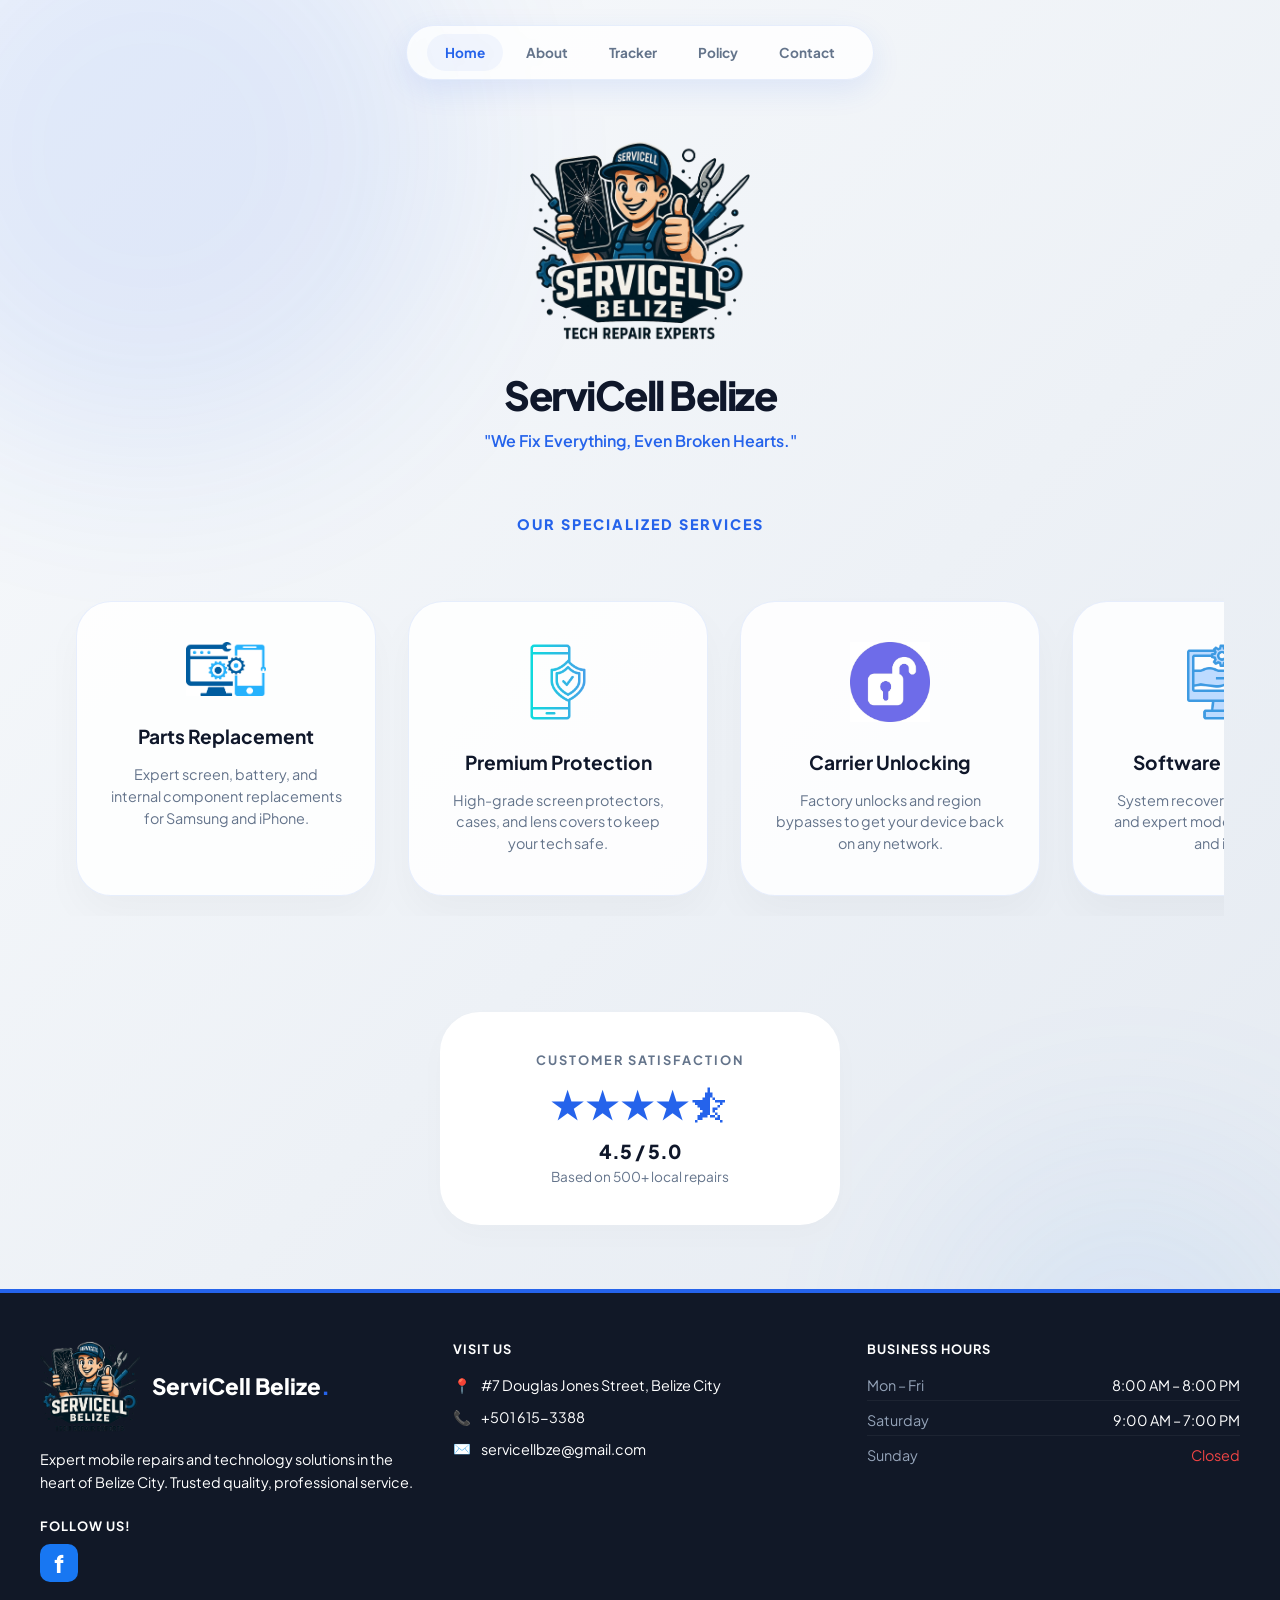
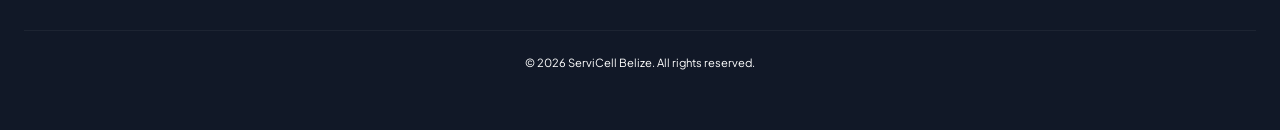
==== commit b7bb7bd2: "Mobile Changes & Animations" ====
--- a/index.html
+++ b/index.html
@@ -192,6 +192,24 @@
             line-height: 1.5;
         }
 
+        /* Page Entry Animation */
+        .fade-in-entry {
+            opacity: 0;
+            animation: fadeInPage 0.8s ease-out forwards;
+        }
+
+        @keyframes fadeInPage {
+            from {
+                opacity: 0;
+                transform: translateY(15px);
+            }
+
+            to {
+                opacity: 1;
+                transform: translateY(0);
+            }
+        }
+
         /* Rating Section */
         .rating-box {
             background: white;
@@ -224,6 +242,11 @@
             }
         }
 
+        .progress-bg {
+            height: 16px;
+            /* Slightly thicker on mobile */
+        }
+
         /* Footer Override (Dark theme consistent with Tracker) */
         footer {
             background: #111827;
@@ -252,7 +275,7 @@
     </style>
 </head>
 
-<body>
+<body class="fade-in-entry">
     <div class="bg-blobs">
         <div class="blob" style="width: 600px; height: 600px; top: -150px; left: -150px;"></div>
         <div class="blob" style="width: 400px; height: 400px; bottom: 10%; right: -50px; background: #60a5fa;"></div>
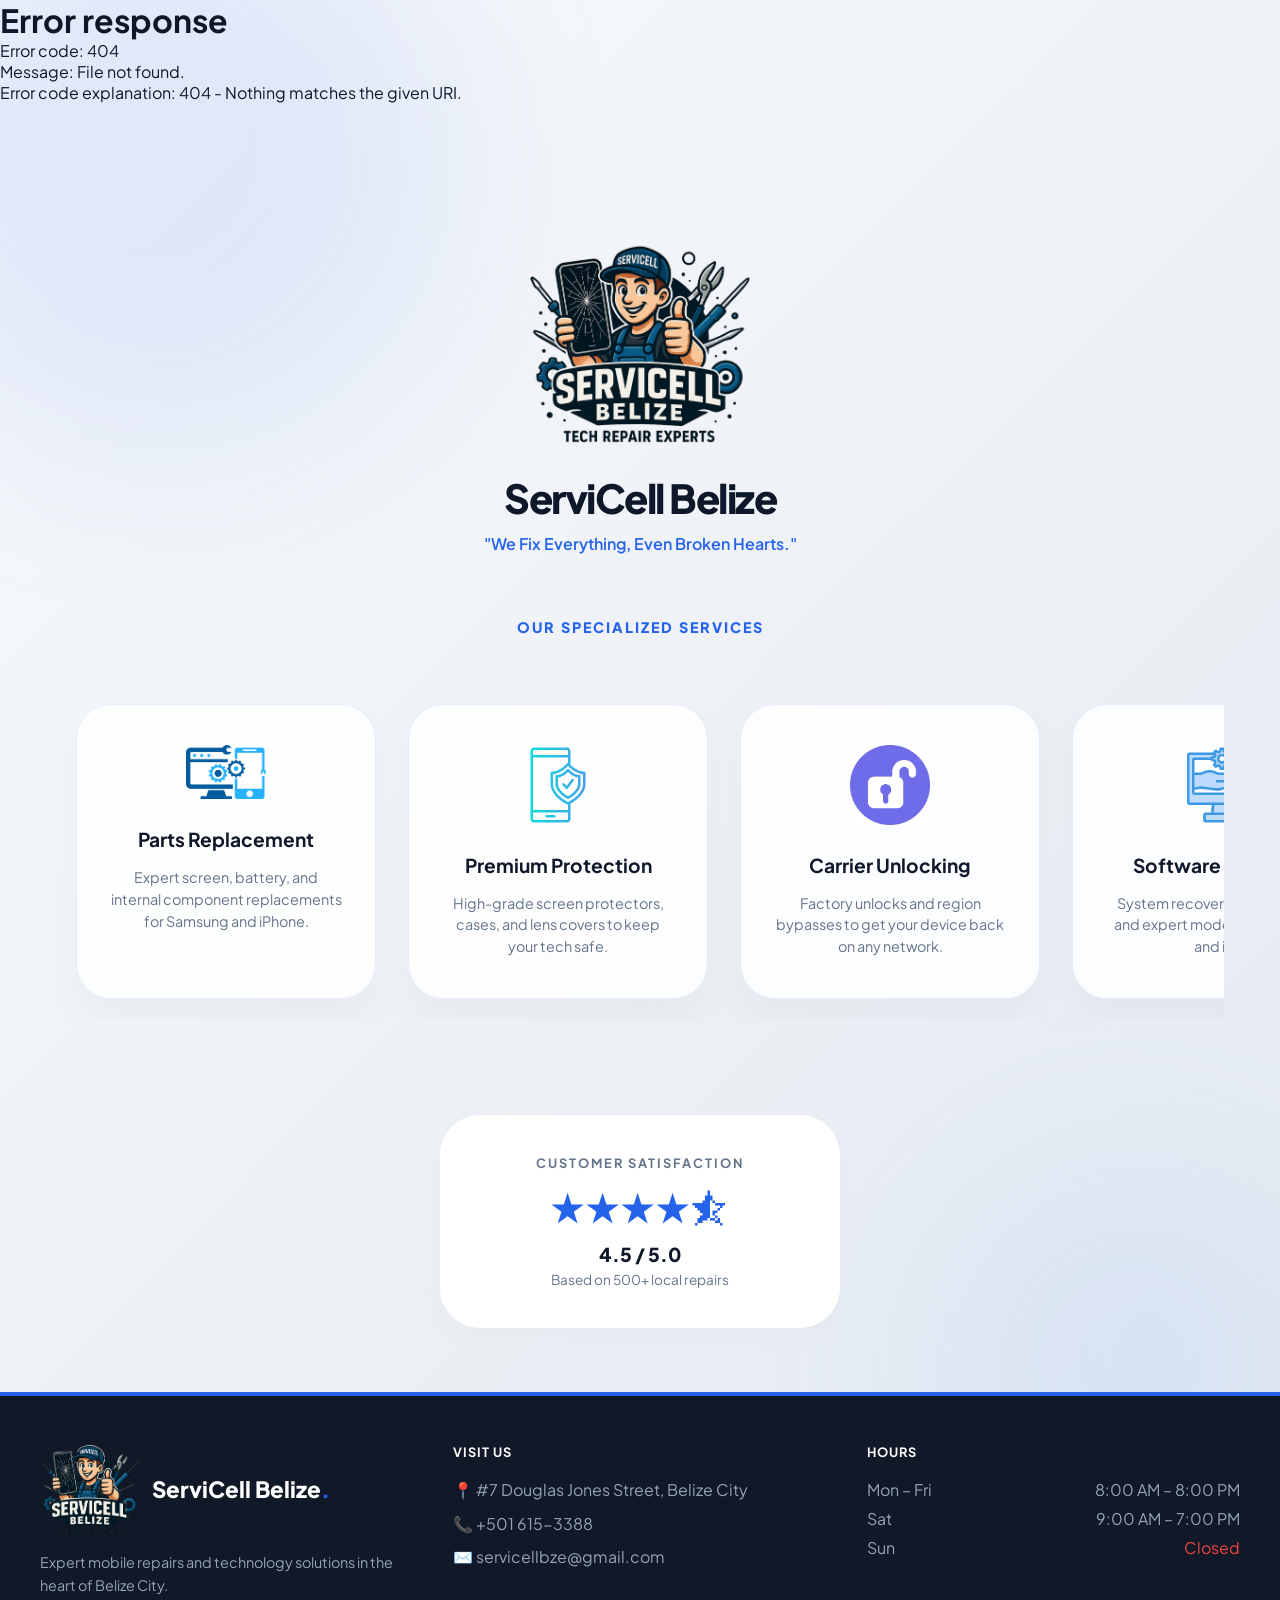
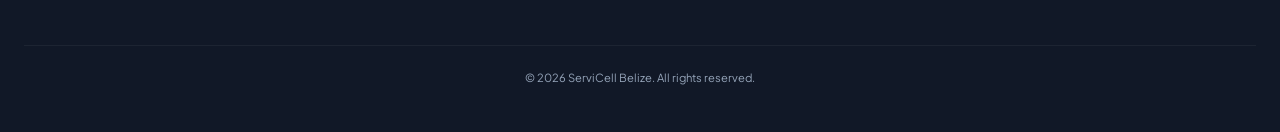
==== commit b08363fd: "Add files via upload" ====
--- a/index.html
+++ b/index.html
@@ -5,9 +5,9 @@
     <meta charset="UTF-8">
     <meta name="viewport" content="width=device-width, initial-scale=1.0">
     <title>ServiCell | Home</title>
-    <link href="https://fonts.googleapis.com/css2?family=Plus+Jakarta+Sans:wght@400;600;700;800&display=swap"
-        rel="stylesheet">
+    <link href="https://fonts.googleapis.com/css2?family=Plus+Jakarta+Sans:wght@400;600;700;800&display=swap" rel="stylesheet">
     <link rel="icon" href="favicon.png" type="image/png">
+    <link rel="stylesheet" href="css/nav.css">
 
     <style>
         :root {
@@ -34,7 +34,7 @@
             overflow-x: hidden;
         }
 
-        /* Animated Background Blobs (From Tracker) */
+        /* Animated Background Blobs */
         .bg-blobs {
             position: fixed;
             top: 0;
@@ -55,50 +55,8 @@
         }
 
         @keyframes move {
-            from {
-                transform: translate(-10%, -10%);
-            }
-
-            to {
-                transform: translate(30%, 30%);
-            }
-        }
-
-        /* Floating Navigation (Unified Style) */
-        nav {
-            position: fixed;
-            top: 25px;
-            left: 50%;
-            transform: translateX(-50%);
-            background: rgba(255, 255, 255, 0.8);
-            backdrop-filter: blur(15px);
-            -webkit-backdrop-filter: blur(15px);
-            padding: 8px 20px;
-            border-radius: 100px;
-            border: 1px solid var(--glass-border);
-            z-index: 1000;
-            display: flex;
-            gap: 5px;
-            box-shadow: 0 10px 30px rgba(37, 99, 235, 0.1);
-        }
-
-        nav button {
-            background: transparent;
-            color: var(--text-dim);
-            border: none;
-            font-weight: 700;
-            cursor: pointer;
-            padding: 10px 18px;
-            border-radius: 50px;
-            transition: 0.3s ease;
-            font-size: 0.85rem;
-            font-family: inherit;
-        }
-
-        nav button:hover,
-        nav button.active {
-            color: var(--primary);
-            background: rgba(37, 99, 235, 0.05);
+            from { transform: translate(-10%, -10%); }
+            to { transform: translate(30%, 30%); }
         }
 
         /* Hero Styling */
@@ -111,7 +69,6 @@
             font-size: 2.5rem;
             font-weight: 800;
             letter-spacing: -1.5px;
-            color: var(--text-main);
             margin-bottom: 0.5rem;
         }
 
@@ -140,21 +97,18 @@
             color: var(--primary);
         }
 
-        /* Carousel with Glass Cards */
+        /* Carousel */
         #carousel {
             display: flex;
             gap: 2rem;
             overflow-x: auto;
             scroll-behavior: auto;
-            /* Change to 'auto' so the jump is invisible */
             padding: 20px;
             -ms-overflow-style: none;
             scrollbar-width: none;
         }
 
-        #carousel::-webkit-scrollbar {
-            display: none;
-        }
+        #carousel::-webkit-scrollbar { display: none; }
 
         .card {
             flex: 0 0 300px;
@@ -175,40 +129,11 @@
             box-shadow: 0 30px 60px rgba(37, 99, 235, 0.1);
         }
 
-        .card-image {
-            width: 80px;
-            margin-bottom: 1.5rem;
-        }
-
-        .card h3 {
-            font-size: 1.2rem;
-            margin-bottom: 1rem;
-            color: var(--text-main);
-        }
-
-        .card p {
-            font-size: 0.9rem;
-            color: var(--text-dim);
-            line-height: 1.5;
-        }
-
-        /* Page Entry Animation */
-        .fade-in-entry {
-            opacity: 0;
-            animation: fadeInPage 0.8s ease-out forwards;
-        }
-
-        @keyframes fadeInPage {
-            from {
-                opacity: 0;
-                transform: translateY(15px);
-            }
-
-            to {
-                opacity: 1;
-                transform: translateY(0);
-            }
-        }
+        .card-image { width: 80px; margin-bottom: 1.5rem; }
+
+        .card h3 { font-size: 1.2rem; margin-bottom: 1rem; }
+
+        .card p { font-size: 0.9rem; color: var(--text-dim); line-height: 1.5; }
 
         /* Rating Section */
         .rating-box {
@@ -218,61 +143,106 @@
             padding: 2.5rem;
             border-radius: 40px;
             box-shadow: 0 10px 30px rgba(0, 0, 0, 0.02);
-        }
-
-        /* Responsive */
-        @media (max-width: 768px) {
-            .hero h1 {
-                font-size: 2rem;
-            }
-
-            .card {
-                flex: 0 0 260px;
-            }
-
-            nav {
-                width: 90%;
-                justify-content: center;
-                top: 15px;
-            }
-
-            nav button {
-                padding: 8px 12px;
-                font-size: 0.75rem;
-            }
-        }
-
-        .progress-bg {
-            height: 16px;
-            /* Slightly thicker on mobile */
-        }
-
-        /* Footer Override (Dark theme consistent with Tracker) */
+            text-align: center;
+        }
+
+        /* Footer */
         footer {
             background: #111827;
-            padding: 4rem 2rem;
+            padding: 3rem 1.5rem;
             color: #94a3b8;
+            border-top: 4px solid var(--primary);
             margin-top: 4rem;
-            border-top: 4px solid var(--primary);
-        }
-
-        footer p {
-            color: #ffffff !important;
-            /* Forces the text to stay white/readable */
-            margin-bottom: 0.8rem;
-            /* Overrides the 1rem policy margin */
-        }
-
-        footer .contact-item {
-            color: #ffffff !important;
-        }
-
-        footer a {
-            color: white;
-            text-decoration: none;
-            font-size: 1.5rem;
+        }
+
+        .footer-grid {
+            max-width: 1200px;
+            margin: 0 auto;
+            display: grid;
+            grid-template-columns: repeat(auto-fit, minmax(280px, 1fr));
+            gap: 2.5rem;
+        }
+
+        footer h3, footer h4 { color: white; }
+        footer a { color: white; text-decoration: none; }
+
+        /* Animations */
+        .fade-in-entry {
+            opacity: 0;
+            animation: fadeInPage 0.8s ease-out forwards;
+        }
+
+        @keyframes fadeInPage {
+            from { opacity: 0; transform: translateY(15px); }
+            to { opacity: 1; transform: translateY(0); }
+        }
+
+        @media (max-width: 768px) {
+            .hero h1 { font-size: 2rem; }
+            .card { flex: 0 0 260px; }
+            .footer-grid { text-align: center; }
         }
     </style>
+
+    <script>
+        // Load Navigation
+        fetch('components/nav.html')
+            .then(res => res.text())
+            .then(data => {
+                document.getElementById('nav-placeholder').innerHTML = data;
+                
+                // Highlight active link
+                const links = document.querySelectorAll('.nav-btn');
+                const currentPath = window.location.pathname;
+                links.forEach(link => {
+                    if (currentPath.includes(link.getAttribute('href'))) {
+                        link.classList.add('active');
+                    }
+                });
+            })
+            .catch(err => console.error("Error loading navigation:", err));
+
+        // Global Mobile Menu Toggle
+        function toggleMenu() {
+            const menu = document.getElementById('navLinks');
+            const burger = document.querySelector('.hamburger');
+            if (menu && burger) {
+                menu.classList.toggle('active');
+                burger.classList.toggle('active');
+            }
+        }
+
+        // Carousel Auto-Scroll
+        document.addEventListener('DOMContentLoaded', () => {
+            const carousel = document.getElementById('carousel');
+            if (!carousel) return;
+
+            const cards = Array.from(carousel.children);
+            cards.forEach(card => {
+                const clone = card.cloneNode(true);
+                carousel.appendChild(clone);
+            });
+
+            let isPaused = false;
+            const speed = 0.8;
+
+            carousel.addEventListener('mouseenter', () => isPaused = true);
+            carousel.addEventListener('mouseleave', () => isPaused = false);
+            carousel.addEventListener('touchstart', () => isPaused = true);
+            carousel.addEventListener('touchend', () => isPaused = false);
+
+            function animate() {
+                if (!isPaused) {
+                    carousel.scrollLeft += speed;
+                    if (carousel.scrollLeft >= carousel.scrollWidth / 2) {
+                        carousel.scrollLeft = 0;
+                    }
+                }
+                requestAnimationFrame(animate);
+            }
+            requestAnimationFrame(animate);
+        });
+    </script>
 </head>
 
 <body class="fade-in-entry">
@@ -281,13 +251,7 @@
         <div class="blob" style="width: 400px; height: 400px; bottom: 10%; right: -50px; background: #60a5fa;"></div>
     </div>
 
-    <nav>
-        <button class="active" onclick="window.location.href='index.html'">Home</button>
-        <button onclick="window.location.href='about.html'">About</button>
-        <button onclick="window.location.href='tracker.html'">Tracker</button>
-        <button onclick="window.location.href='policy.html'">Policy</button>
-        <button onclick="window.location.href='contact.html'">Contact</button>
-    </nav>
+    <div id="nav-placeholder"></div>
 
     <div class="hero">
         <img src="logo.png" alt="ServiCell Logo" style="width: 220px; margin-bottom: 1.5rem;">
@@ -321,152 +285,41 @@
         </div>
     </section>
 
-    <div class="rating-box" style="text-align: center;">
-        <h2 style="font-size: 0.8rem; letter-spacing: 2px; color: var(--text-dim); text-transform: uppercase;">Customer
-            Satisfaction</h2>
+    <div class="rating-box">
+        <h2 style="font-size: 0.8rem; letter-spacing: 2px; color: var(--text-dim); text-transform: uppercase;">Customer Satisfaction</h2>
         <p style="font-size: 2.5rem; color: var(--primary); margin: 10px 0;">★★★★⯪</p>
         <p style="font-weight: 800; font-size: 1.2rem;">4.5 / 5.0</p>
         <p style="color: var(--text-dim); font-size: 0.85rem; margin-top: 5px;">Based on 500+ local repairs</p>
     </div>
 
-    <footer style="background: #111827; padding: 3rem 1.5rem; color: #94a3b8; border-top: 4px solid var(--primary);">
-        <style>
-            /* Mobile-specific stacking logic */
-            .footer-grid {
-                max-width: 1200px;
-                margin: 0 auto;
-                display: grid;
-                grid-template-columns: repeat(auto-fit, minmax(280px, 1fr));
-                gap: 2.5rem;
-            }
-
-            @media (max-width: 600px) {
-                .footer-grid {
-                    grid-template-columns: 1fr;
-                    text-align: center;
-                }
-
-                .brand-wrapper,
-                .contact-item {
-                    justify-content: center !important;
-                }
-
-                .social-links {
-                    justify-content: center;
-                }
-            }
-        </style>
-
+    <footer>
         <div class="footer-grid">
             <div>
-                <div class="brand-wrapper" style="display: flex; align-items: center; gap: 12px; margin-bottom: 1rem;">
-                    <img src="logo.png" alt="ServiCell Logo" style="width: 100px; height: auto;">
-                    <h3 style="color: white; font-size: 1.4rem; font-weight: 800; margin: 0;">ServiCell Belize<span
-                            style="color: var(--primary);">.</span></h3>
+                <div style="display: flex; align-items: center; gap: 12px; margin-bottom: 1rem;">
+                    <img src="logo.png" alt="ServiCell Logo" style="width: 100px;">
+                    <h3 style="font-size: 1.4rem; font-weight: 800;">ServiCell Belize<span style="color: var(--primary);">.</span></h3>
                 </div>
-                <p style="line-height: 1.6; font-size: 0.9rem; margin-bottom: 1.5rem;">
-                    Expert mobile repairs and technology solutions in the heart of Belize City. Trusted quality,
-                    professional service.
-                </p>
-
-                <div class="social-container" style="display: flex; flex-direction: column; gap: 10px;">
-                    <span
-                        style="color: white; font-size: 0.8rem; font-weight: 700; text-transform: uppercase; letter-spacing: 1px;">Follow
-                        Us!</span>
-                    <div class="social-links" style="display: flex; gap: 15px;">
-                        <a href="https://www.facebook.com/ServiCell-Belize-100064104937587/" target="_blank"
-                            style="background: #1877f2; color: white; width: 38px; height: 38px; border-radius: 10px; display: flex; align-items: center; justify-content: center; text-decoration: none; font-weight: 900; transition: 0.3s;"
-                            onmouseover="this.style.transform='scale(1.1)'"
-                            onmouseout="this.style.transform='scale(1)'">f</a>
-                    </div>
-                </div>
+                <p style="line-height: 1.6; font-size: 0.9rem;">Expert mobile repairs and technology solutions in the heart of Belize City.</p>
             </div>
 
             <div>
-                <h4
-                    style="color: white; font-weight: 700; margin-bottom: 1.2rem; text-transform: uppercase; font-size: 0.8rem; letter-spacing: 1px;">
-                    Visit Us</h4>
-                <p class="contact-item"
-                    style="margin-bottom: 0.8rem; display: flex; align-items: center; gap: 10px; font-size: 0.9rem;">
-                    <span style="color: var(--primary);">📍</span> #7 Douglas Jones Street, Belize City
-                </p>
-                <p class="contact-item"
-                    style="margin-bottom: 0.8rem; display: flex; align-items: center; gap: 10px; font-size: 0.9rem;">
-                    <span style="color: var(--primary);">📞</span> +501 615-3388
-                </p>
-                <p class="contact-item" style="display: flex; align-items: center; gap: 10px; font-size: 0.9rem;">
-                    <span style="color: var(--primary);">✉️</span> servicellbze@gmail.com
-                </p>
+                <h4 style="text-transform: uppercase; font-size: 0.8rem; letter-spacing: 1px; margin-bottom: 1.2rem;">Visit Us</h4>
+                <p style="margin-bottom: 0.8rem;">📍 #7 Douglas Jones Street, Belize City</p>
+                <p style="margin-bottom: 0.8rem;">📞 +501 615-3388</p>
+                <p>✉️ servicellbze@gmail.com</p>
             </div>
 
             <div>
-                <h4
-                    style="color: white; font-weight: 700; margin-bottom: 1.2rem; text-transform: uppercase; font-size: 0.8rem; letter-spacing: 1px;">
-                    Business Hours</h4>
-                <div
-                    style="display: flex; justify-content: space-between; margin-bottom: 0.6rem; border-bottom: 1px solid rgba(255,255,255,0.05); padding-bottom: 0.4rem; font-size: 0.9rem;">
-                    <span>Mon – Fri</span>
-                    <span style="color: white;">8:00 AM – 8:00 PM</span>
-                </div>
-                <div
-                    style="display: flex; justify-content: space-between; margin-bottom: 0.6rem; border-bottom: 1px solid rgba(255,255,255,0.05); padding-bottom: 0.4rem; font-size: 0.9rem;">
-                    <span>Saturday</span>
-                    <span style="color: white;">9:00 AM – 7:00 PM</span>
-                </div>
-                <div style="display: flex; justify-content: space-between; font-size: 0.9rem;">
-                    <span>Sunday</span>
-                    <span style="color: #ef4444;">Closed</span>
-                </div>
+                <h4 style="text-transform: uppercase; font-size: 0.8rem; letter-spacing: 1px; margin-bottom: 1.2rem;">Hours</h4>
+                <p style="display: flex; justify-content: space-between; margin-bottom: 0.5rem;"><span>Mon – Fri</span> <span>8:00 AM – 8:00 PM</span></p>
+                <p style="display: flex; justify-content: space-between; margin-bottom: 0.5rem;"><span>Sat</span> <span>9:00 AM – 7:00 PM</span></p>
+                <p style="display: flex; justify-content: space-between;"><span >Sun</span> <span style="color: #ef4444;">Closed</span></p>
             </div>
         </div>
-
-        <div
-            style="margin-top: 3rem; padding-top: 1.5rem; border-top: 1px solid rgba(255,255,255,0.05); font-size: 0.7rem; text-align: center;">
+        <div style="margin-top: 3rem; padding-top: 1.5rem; border-top: 1px solid rgba(255,255,255,0.05); font-size: 0.7rem; text-align: center;">
             <p>© 2026 ServiCell Belize. All rights reserved.</p>
         </div>
     </footer>
-
-    <script>
-        // Smooth Auto-Scroll Logic
-        document.addEventListener('DOMContentLoaded', () => {
-            const carousel = document.getElementById('carousel');
-            if (!carousel) return;
-
-            // 1. Clone the cards for a seamless loop
-            const cards = Array.from(carousel.children);
-            cards.forEach(card => {
-                const clone = card.cloneNode(true);
-                carousel.appendChild(clone);
-            });
-
-            let isPaused = false;
-            const speed = 0.8; // Adjust for faster/slower scroll
-
-            // 2. Interaction Listeners
-            carousel.addEventListener('mouseenter', () => isPaused = true);
-            carousel.addEventListener('mouseleave', () => isPaused = false);
-
-            // Support for touch devices
-            carousel.addEventListener('touchstart', () => isPaused = true);
-            carousel.addEventListener('touchend', () => isPaused = false);
-
-            function animate() {
-                if (!isPaused) {
-                    carousel.scrollLeft += speed;
-
-                    // 3. The "Teleport" Logic
-                    // If we've scrolled past the width of the original cards, reset to 0
-                    // We use carousel.scrollWidth / 2 because we doubled the cards
-                    if (carousel.scrollLeft >= carousel.scrollWidth / 2) {
-                        carousel.scrollLeft = 0;
-                    }
-                }
-                requestAnimationFrame(animate);
-            }
-
-            requestAnimationFrame(animate);
-        });
-    </script>
 </body>
 
 </html>
